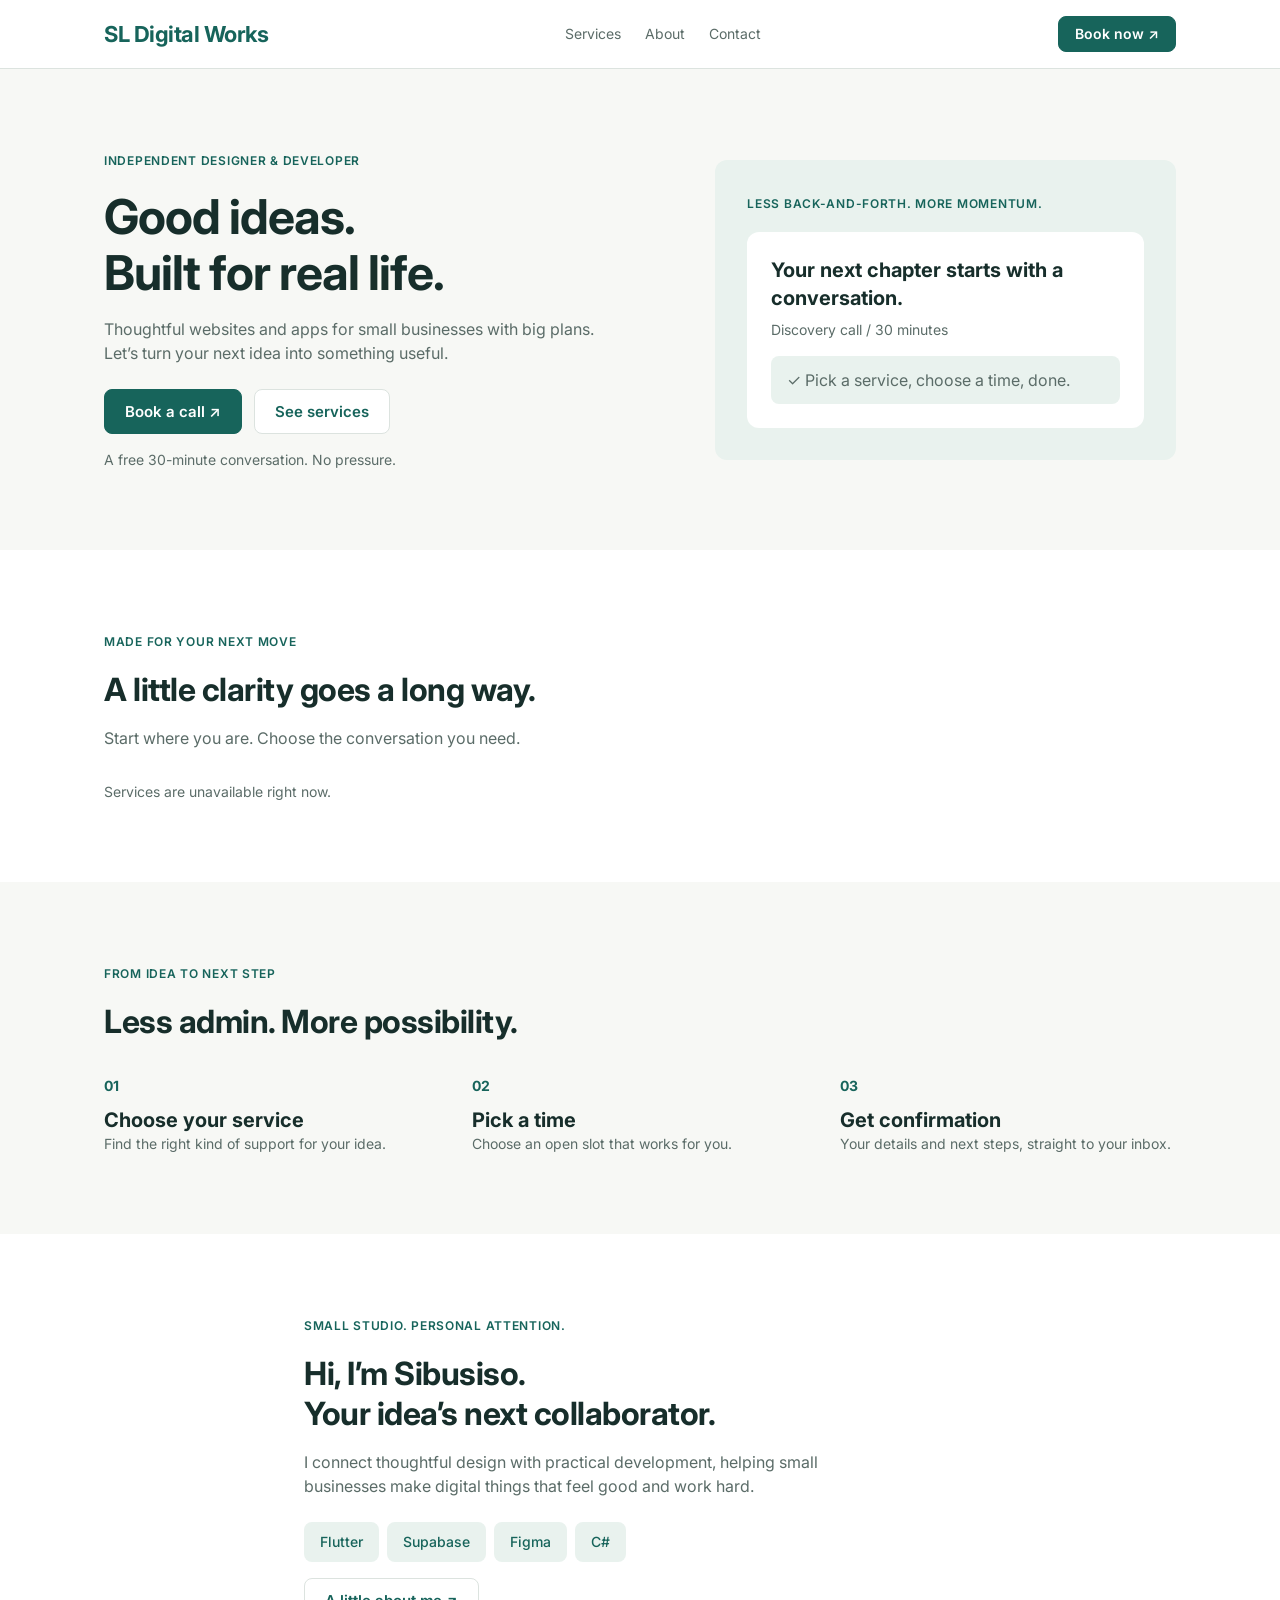
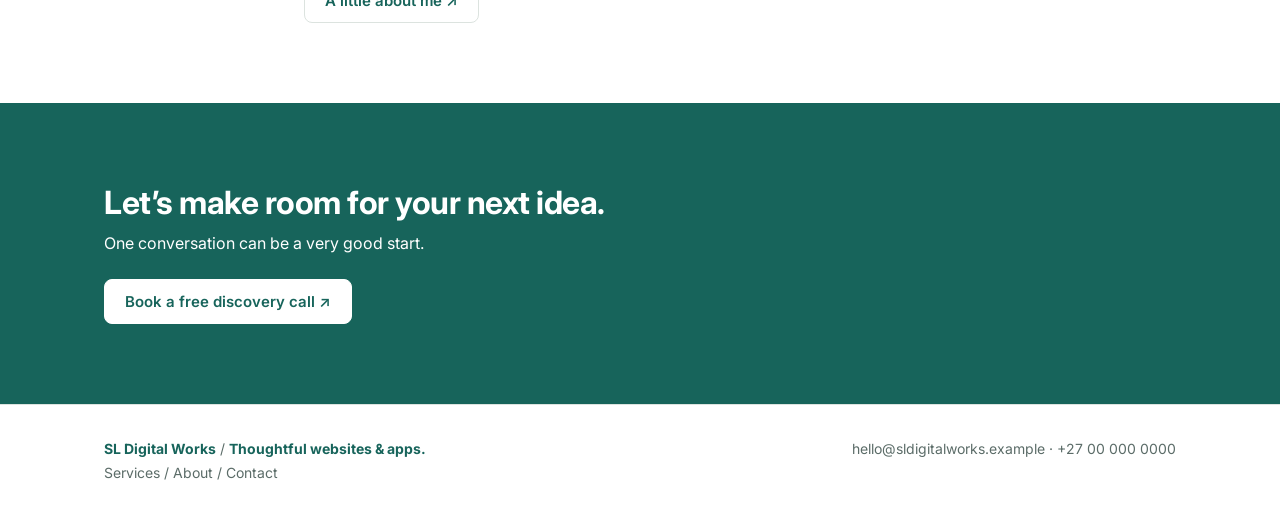
==== web/index.html @ 7300407b "feat: add email relay for booking notifications and implement booking system in web app - Created em" ====
<!DOCTYPE html>
<html lang="en">
<head>
<meta charset="utf-8">
<meta name="viewport" content="width=device-width, initial-scale=1">
<title>SL Digital Works | Websites and apps for small businesses</title>
<link rel="preconnect" href="https://fonts.googleapis.com">
<link href="https://fonts.googleapis.com/css2?family=Inter:wght@400;500;600;700&display=swap" rel="stylesheet">
<link rel="stylesheet" href="styles.css">
</head>
<body>
<header><div class="wrap bar">
 <a class="logo" href="#home">SL Digital Works</a>
 <nav id="nav"><a href="#services">Services</a><a href="#about">About</a><a href="#contact">Contact</a></nav>
 <a class="btn sm" href="#book" data-book>Book now ↗</a>
 <button id="menu" aria-label="Menu">☰</button>
</div></header>

<section class="v" id="home">
 <div class="pad"><div class="wrap hero">
  <div><div class="eyebrow">Independent designer &amp; developer</div>
   <h1>Good ideas.<br>Built for real life.</h1>
   <p class="lead">Thoughtful websites and apps for small businesses with big plans. Let’s turn your next idea into something useful.</p>
   <div class="cta"><a class="btn" href="#book" data-book>Book a call ↗</a><a class="btn sec" href="#services">See services</a></div>
   <p class="small">A free 30-minute conversation. No pressure.</p></div>
  <div class="panel"><div class="eyebrow">Less back-and-forth. More momentum.</div>
   <div class="in"><h3>Your next chapter starts with a conversation.</h3><p class="small" style="margin-top:8px">Discovery call / 30 minutes</p>
   <p class="note" style="margin-bottom:0">✓ Pick a service, choose a time, done.</p></div></div>
 </div></div>
 <div class="pad alt"><div class="wrap"><div class="eyebrow">Made for your next move</div><h2>A little clarity goes a long way.</h2>
  <p class="lead">Start where you are. Choose the conversation you need.</p><div class="cards svc-list"></div></div></div>
 <div class="pad"><div class="wrap"><div class="eyebrow">From idea to next step</div><h2>Less admin. More possibility.</h2>
  <div class="steps"><div><b>01</b><h3>Choose your service</h3><p class="small">Find the right kind of support for your idea.</p></div>
   <div><b>02</b><h3>Pick a time</h3><p class="small">Choose an open slot that works for you.</p></div>
   <div><b>03</b><h3>Get confirmation</h3><p class="small">Your details and next steps, straight to your inbox.</p></div></div></div></div>
 <div class="pad alt"><div class="wrap" style="max-width:720px"><div class="eyebrow">Small studio. Personal attention.</div>
  <h2>Hi, I’m Sibusiso.<br>Your idea’s next collaborator.</h2>
  <p class="lead">I connect thoughtful design with practical development, helping small businesses make digital things that feel good and work hard.</p>
  <div class="chips"><span class="chip">Flutter</span><span class="chip">Supabase</span><span class="chip">Figma</span><span class="chip">C#</span></div>
  <a class="btn sec" href="#about">A little about me ↗</a></div></div>
 <div class="cta-band"><div class="wrap"><h2>Let’s make room for your next idea.</h2><p style="margin-top:8px">One conversation can be a very good start.</p><a class="btn" href="#book" data-book>Book a free discovery call ↗</a></div></div>
</section>

<section class="v" id="services"><div class="pad"><div class="wrap">
 <div class="eyebrow">Services</div><h1>The right conversation.<br>A clearer way forward.</h1>
 <p class="lead">From a first idea to a practical plan, choose the support that fits. All sessions are online, with times shown in South Africa time.</p>
 <div class="cards svc-list"></div>
 <div class="panel" style="margin-top:48px"><h3>Not sure where to start?</h3><p class="lead" style="margin-bottom:16px">The free discovery call is a good place. We’ll talk through your idea and work out what you need, together.</p><a class="btn" href="#book" data-book>Book a discovery call ↗</a></div>
</div></div></section>

<section class="v" id="about"><div class="pad"><div class="wrap" style="max-width:760px">
 <div class="eyebrow">About the studio</div><h1>Good work starts with listening.</h1>
 <p class="lead">I’m Sibusiso Lukhele, an independent designer and developer based in South Africa. I help small businesses turn everyday challenges into useful digital experiences.</p>
 <p class="lead" style="margin-top:0">I believe the best tools should make your day feel simpler, not busier. That’s why I work closely with you, ask thoughtful questions and keep the process clear from first sketch to final build.</p>
 <div class="eyebrow" style="margin-top:32px">Design + development, together</div>
 <div class="chips"><span class="chip">Flutter</span><span class="chip">Supabase</span><span class="chip">Figma</span><span class="chip">C#</span></div>
 <h2 style="margin:48px 0 16px">How I work</h2>
 <div class="steps" style="margin-top:0"><div><b>01</b><h3>Understand first</h3><p class="small">We start with your people, your goals and the real problem to solve.</p></div>
  <div><b>02</b><h3>Build with intention</h3><p class="small">Clear designs, practical tools and regular check-ins. No mystery.</p></div>
  <div><b>03</b><h3>Leave you ready</h3><p class="small">A thoughtful handover so you feel confident with what comes next.</p></div></div>
 <p style="margin-top:40px"><a class="btn" href="#book" data-book>Let’s talk about your idea ↗</a></p>
</div></div></section>

<section class="v" id="contact"><div class="pad"><div class="wrap two">
 <div><div class="eyebrow">Contact</div><h1>A question, an idea, or just a hello?</h1>
  <p class="lead">For general questions, use this form. If you’d like dedicated time to talk through a project, book a session instead.</p>
  <p class="small"><b>Email</b><br>hello@sldigitalworks.example</p><p class="small" style="margin-top:12px"><b>Phone</b><br>+27 00 000 0000</p>
  <p class="small" style="margin-top:12px">South Africa · SAST (UTC+2)<br>Monday–Friday, 09:00–17:00</p>
  <p style="margin-top:16px"><a class="link" href="#book" data-book>Prefer a call? Book a time ↗</a></p></div>
 <div class="bkc"><label for="cn" style="margin-top:0">Your name</label><input id="cn" placeholder="e.g. Alex Morgan">
  <label for="ce">Email address</label><input id="ce" type="email" placeholder="you@example.com">
  <label for="cm">Message</label><textarea id="cm" rows="5" placeholder="What can I help you with?"></textarea>
  <p style="margin-top:16px"><button class="btn" id="send">Send message ↗</button></p>
  <p class="small" style="margin-top:12px">Opens your email app with your message ready to send.</p></div>
</div></div></section>

<section class="v" id="book"><div class="pad" style="padding-top:48px"><div class="wrap">
 <div class="eyebrow">Your next step starts here</div><h2>Make time for your next idea.</h2>
 <div class="stepper" id="stepper"></div>
 <div class="bk"><div class="bkc" id="bk"></div>
  <aside class="side"><h3>Your session, at a glance.</h3><div id="glance" style="margin:12px 0"></div>
   <div class="eyebrow" style="margin-top:24px">Clear from the start</div>
   <p class="small">✓ Instant confirmation<br>✓ A clear agenda for your session<br>✓ Your details stay private</p>
   <p class="small" style="margin-top:16px">Questions?<br><b>hello@sldigitalworks.example</b></p></aside></div>
</div></div></section>

<footer><div class="wrap"><div><b>SL Digital Works</b> / <b>Thoughtful websites &amp; apps.</b><br>Services / About / Contact</div><div>hello@sldigitalworks.example · +27 00 000 0000</div></div></footer>

<script src="app.js"></script>
</body>
</html>
---- web/styles.css ----
:root{--primary:#17645B;--primary-hover:#104C45;--tint:#E9F2EE;--text:#172E2B;--muted:#5B6C68;--border:#DCE3DF;--bg:#F7F8F5;--surface:#fff;--success:#286640;--error:#AF3D35;--r-card:12px;--r-ctl:8px}
*{box-sizing:border-box;margin:0}
body{font:16px/24px Inter,system-ui,sans-serif;color:var(--text);background:var(--bg)}
a{color:inherit;text-decoration:none}
.wrap{max-width:1120px;margin:0 auto;padding:0 24px}
section.v{display:none}section.v.on{display:block}
header{background:var(--surface);position:sticky;top:0;z-index:5;border-bottom:1px solid var(--border)}
.bar{display:flex;align-items:center;justify-content:space-between;height:68px}
.logo{font-size:22px;font-weight:700;color:var(--primary);letter-spacing:-.5px;white-space:nowrap}
nav{display:flex;align-items:center;gap:24px;font-size:14px;color:var(--muted)}
nav a:hover{color:var(--primary)}
#menu{display:none;background:none;border:0;font-size:22px;color:var(--primary);cursor:pointer}
.btn{display:inline-block;font:600 15px/1 Inter,sans-serif;padding:14px 20px;border-radius:var(--r-ctl);border:1px solid var(--primary);background:var(--primary);color:#fff;cursor:pointer;text-align:center}
.btn:hover{background:var(--primary-hover)}
.btn.sec{background:var(--surface);color:var(--primary);border-color:var(--border)}
.btn.sec:hover{background:var(--tint)}
.btn.sm{padding:10px 16px;font-size:14px}
.btn:disabled{background:#DDE3DF;border-color:#DDE3DF;color:#5B6C68;cursor:not-allowed}
.eyebrow{font-size:12px;font-weight:600;letter-spacing:.06em;text-transform:uppercase;color:var(--primary);margin-bottom:16px}
h1{font-size:48px;line-height:56px;letter-spacing:-1px}h2{font-size:32px;line-height:40px;letter-spacing:-.5px}h3{font-size:20px;line-height:28px}
.lead{color:var(--muted);max-width:520px;margin:16px 0 24px}
.small{font-size:14px;line-height:20px;color:var(--muted)}
.pad{padding:80px 0}.alt{background:var(--surface)}
.hero{display:grid;grid-template-columns:minmax(0,1.1fr) minmax(0,.9fr);gap:48px;align-items:center}
.cta{display:flex;gap:12px;flex-wrap:wrap;margin-bottom:16px}
.panel{background:var(--tint);border-radius:var(--r-card);padding:32px}
.panel .in{background:var(--surface);border-radius:var(--r-card);padding:24px}
.cards{display:grid;grid-template-columns:repeat(3,minmax(0,1fr));gap:24px;margin-top:32px}
.card{background:var(--surface);border:1px solid var(--border);border-radius:var(--r-card);padding:24px;display:flex;flex-direction:column;gap:12px}
.card .meta{display:flex;justify-content:space-between;align-items:baseline;margin-top:auto}
.price{font-weight:600;color:var(--primary);font-size:18px}
.steps{display:grid;grid-template-columns:repeat(3,minmax(0,1fr));gap:32px;margin-top:32px}
.steps b{display:block;color:var(--primary);font-size:14px;margin-bottom:8px}
.chips{display:flex;gap:8px;flex-wrap:wrap;margin:16px 0}
.chip{background:var(--tint);color:var(--primary);border-radius:var(--r-ctl);padding:8px 16px;font-size:14px;font-weight:500}
.cta-band{background:var(--primary);color:#fff;padding:80px 0}
.cta-band .btn{background:#fff;color:var(--primary);border-color:#fff;margin-top:24px}
footer{background:var(--surface);border-top:1px solid var(--border);padding:32px 0;font-size:14px;color:var(--muted)}
footer .wrap{display:flex;justify-content:space-between;flex-wrap:wrap;gap:12px}
footer b{color:var(--primary)}
.two{display:grid;grid-template-columns:minmax(0,1fr) minmax(0,1fr);gap:48px}
label{display:block;font-size:14px;font-weight:500;margin:16px 0 6px}
input,textarea{width:100%;font:16px Inter,sans-serif;padding:12px 14px;border:1px solid var(--border);border-radius:var(--r-ctl);background:var(--surface);color:var(--text)}
input:focus,textarea:focus{outline:2px solid var(--primary);outline-offset:1px}
input.bad{border-color:var(--error)}
.err{color:var(--error);font-size:14px;margin-top:4px}
.alert{background:#FDEEEB;color:var(--error);border-radius:var(--r-ctl);padding:12px 16px;margin:16px 0;font-size:15px}
.note{background:var(--tint);color:var(--muted);border-radius:var(--r-ctl);padding:12px 16px;margin:16px 0}
/* booking */
.stepper{display:grid;grid-template-columns:repeat(4,minmax(0,1fr));gap:8px;margin:24px 0 32px}
.stepper div{border-top:4px solid var(--border);padding-top:8px;font-size:14px;color:var(--muted)}
.stepper .done{border-color:var(--primary);color:var(--primary)}.stepper .cur{border-color:var(--primary);color:var(--primary);font-weight:600}
.bk{display:grid;grid-template-columns:minmax(0,1fr) 340px;gap:24px;align-items:start}
.bkc,.side{min-width:0}
.bkc{background:var(--surface);border:1px solid var(--border);border-radius:var(--r-card);padding:24px}
.side{background:var(--tint);border-radius:var(--r-card);padding:24px}
.opt{display:block;border:1px solid var(--border);border-radius:var(--r-ctl);padding:16px;margin-bottom:12px;cursor:pointer;background:var(--surface);width:100%;text-align:left;font:inherit;color:inherit}
.opt.sel{border:2px solid var(--primary);padding:15px}
.opt .t{display:flex;justify-content:space-between;font-weight:600}
.dates{display:flex;gap:8px;overflow-x:auto;padding-bottom:8px;margin:16px 0}
.dc{flex:0 0 64px;border:1px solid var(--border);border-radius:var(--r-ctl);background:var(--surface);padding:10px 0;text-align:center;font:inherit;color:inherit;cursor:pointer}
.dc small{display:block;color:var(--muted)}
.dc.sel{background:var(--primary);color:#fff;border-color:var(--primary)}.dc.sel small{color:#fff}
.dc:disabled{background:var(--bg);color:#9aa7a3;cursor:not-allowed}
.slots{display:grid;grid-template-columns:repeat(3,minmax(0,1fr));gap:8px}
.slot{border:1px solid var(--border);border-radius:var(--r-ctl);background:var(--surface);padding:12px 16px;font:inherit;text-align:left;cursor:pointer;color:inherit}
.slot.sel{background:var(--primary);color:#fff;border-color:var(--primary)}
.skel{height:46px;border-radius:var(--r-ctl);background:#DDE3DF;animation:p 1.2s infinite}
@keyframes p{50%{opacity:.5}}
.row{display:flex;justify-content:space-between;gap:12px;align-items:center;margin-top:24px}
.link{background:none;border:0;color:var(--primary);font:600 14px Inter,sans-serif;cursor:pointer}
.ok{display:inline-block;background:#E4F1E8;color:var(--success);border-radius:99px;padding:4px 12px;font-size:14px;font-weight:600}
@media(max-width:820px){
 h1{font-size:32px;line-height:40px}.hero,.two,.bk,.cards,.steps{grid-template-columns:minmax(0,1fr)}
 .stepper .lb{display:none}.stepper .cur .lb{display:inline}.slots{grid-template-columns:repeat(2,minmax(0,1fr))}
 .pad{padding:48px 0}.logo{font-size:17px}#menu{display:block}
 nav{display:none;position:absolute;top:68px;left:0;right:0;background:var(--surface);flex-direction:column;align-items:flex-start;padding:16px 24px;border-bottom:1px solid var(--border)}
 nav.open{display:flex}.bar .btn{margin-left:auto;margin-right:12px}
}
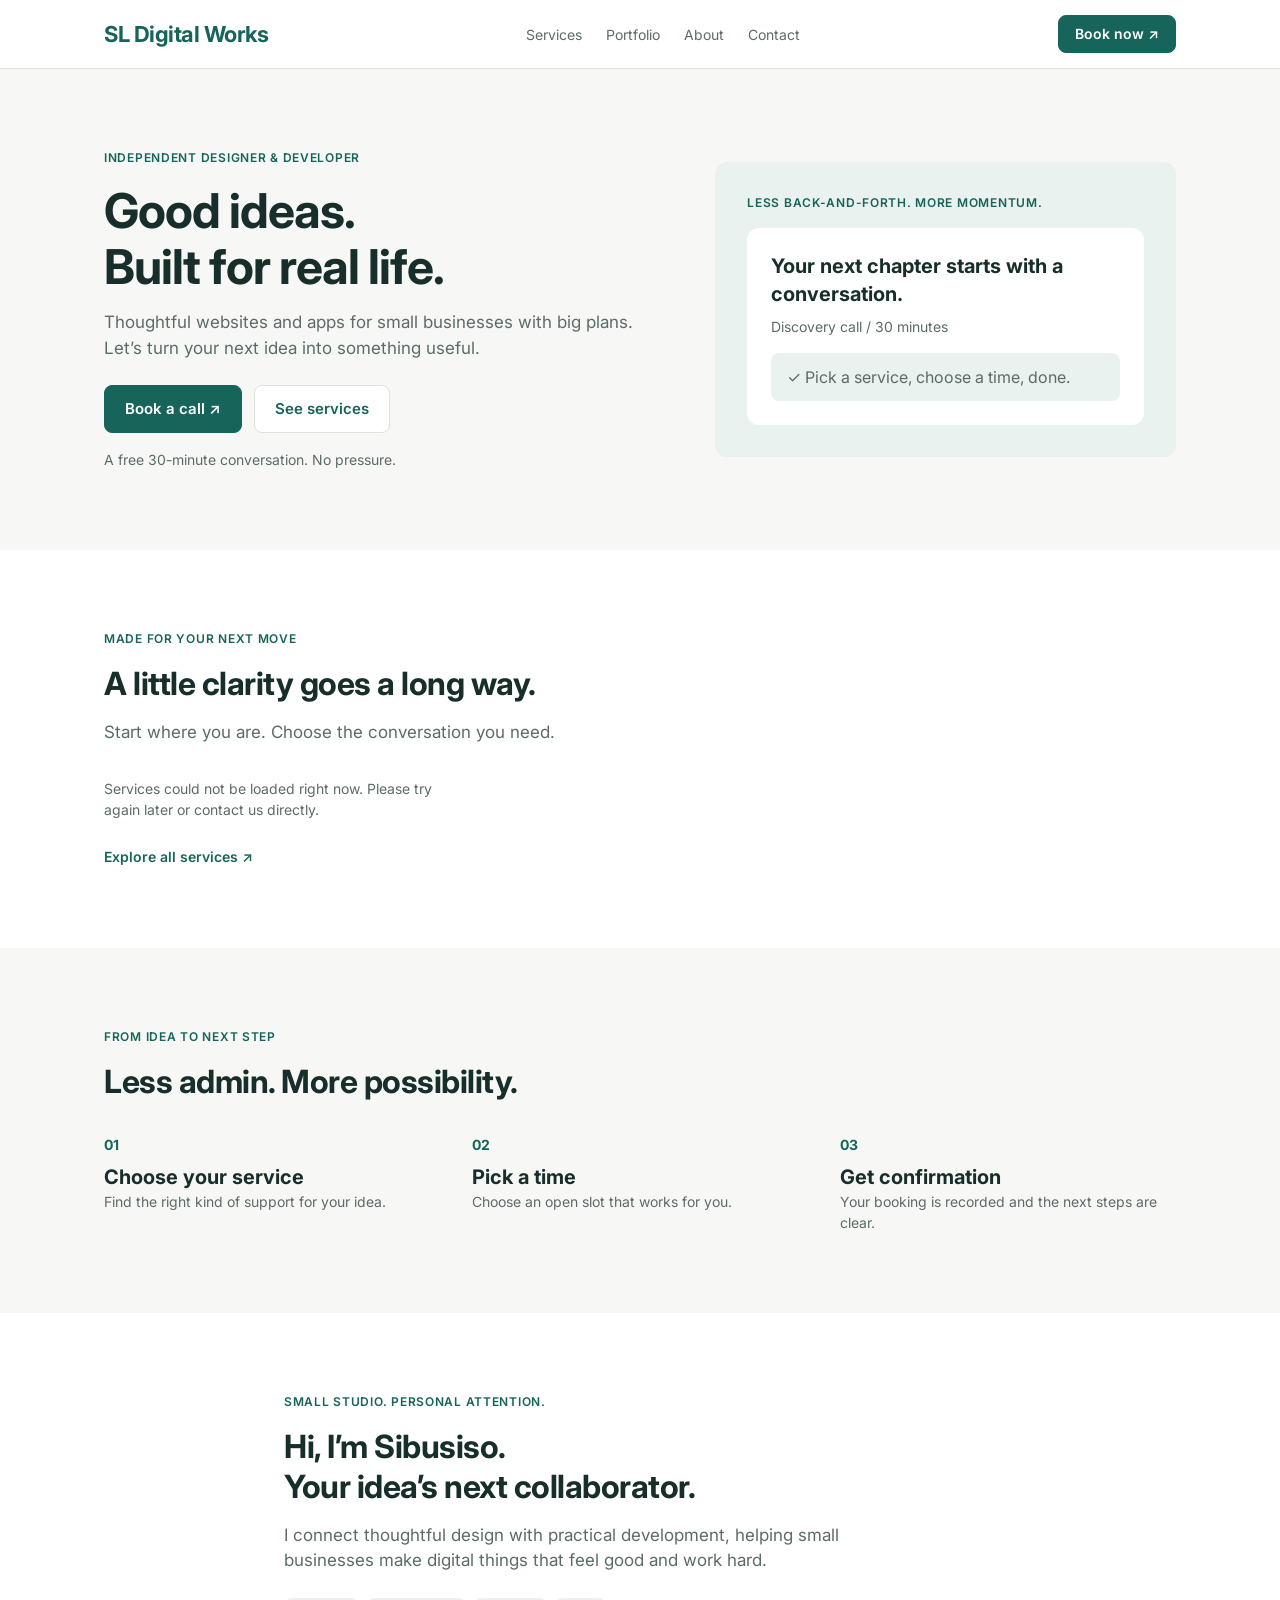
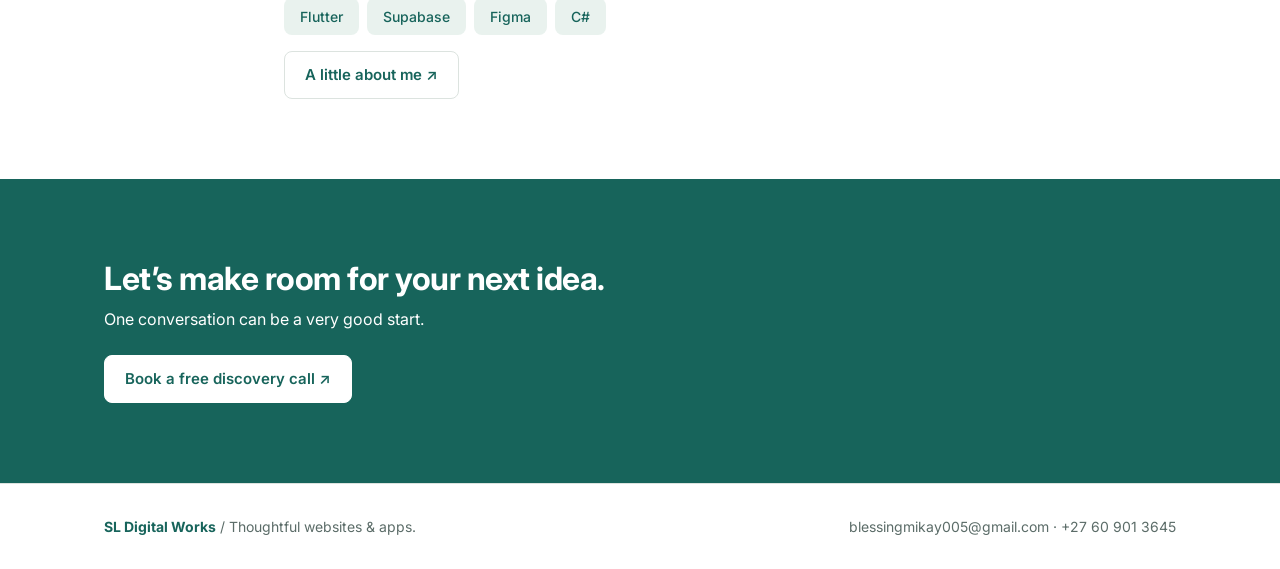
==== commit f78110d6: "Updated the Website file structure & Add core functionality for service booking and contact forms im" ====
--- a/web/index.html
+++ b/web/index.html
@@ -1,91 +1,148 @@
-<!DOCTYPE html>
+<!doctype html>
 <html lang="en">
-<head>
-<meta charset="utf-8">
-<meta name="viewport" content="width=device-width, initial-scale=1">
-<title>SL Digital Works | Websites and apps for small businesses</title>
-<link rel="preconnect" href="https://fonts.googleapis.com">
-<link href="https://fonts.googleapis.com/css2?family=Inter:wght@400;500;600;700&display=swap" rel="stylesheet">
-<link rel="stylesheet" href="styles.css">
-</head>
-<body>
-<header><div class="wrap bar">
- <a class="logo" href="#home">SL Digital Works</a>
- <nav id="nav"><a href="#services">Services</a><a href="#about">About</a><a href="#contact">Contact</a></nav>
- <a class="btn sm" href="#book" data-book>Book now ↗</a>
- <button id="menu" aria-label="Menu">☰</button>
-</div></header>
-
-<section class="v" id="home">
- <div class="pad"><div class="wrap hero">
-  <div><div class="eyebrow">Independent designer &amp; developer</div>
-   <h1>Good ideas.<br>Built for real life.</h1>
-   <p class="lead">Thoughtful websites and apps for small businesses with big plans. Let’s turn your next idea into something useful.</p>
-   <div class="cta"><a class="btn" href="#book" data-book>Book a call ↗</a><a class="btn sec" href="#services">See services</a></div>
-   <p class="small">A free 30-minute conversation. No pressure.</p></div>
-  <div class="panel"><div class="eyebrow">Less back-and-forth. More momentum.</div>
-   <div class="in"><h3>Your next chapter starts with a conversation.</h3><p class="small" style="margin-top:8px">Discovery call / 30 minutes</p>
-   <p class="note" style="margin-bottom:0">✓ Pick a service, choose a time, done.</p></div></div>
- </div></div>
- <div class="pad alt"><div class="wrap"><div class="eyebrow">Made for your next move</div><h2>A little clarity goes a long way.</h2>
-  <p class="lead">Start where you are. Choose the conversation you need.</p><div class="cards svc-list"></div></div></div>
- <div class="pad"><div class="wrap"><div class="eyebrow">From idea to next step</div><h2>Less admin. More possibility.</h2>
-  <div class="steps"><div><b>01</b><h3>Choose your service</h3><p class="small">Find the right kind of support for your idea.</p></div>
-   <div><b>02</b><h3>Pick a time</h3><p class="small">Choose an open slot that works for you.</p></div>
-   <div><b>03</b><h3>Get confirmation</h3><p class="small">Your details and next steps, straight to your inbox.</p></div></div></div></div>
- <div class="pad alt"><div class="wrap" style="max-width:720px"><div class="eyebrow">Small studio. Personal attention.</div>
-  <h2>Hi, I’m Sibusiso.<br>Your idea’s next collaborator.</h2>
-  <p class="lead">I connect thoughtful design with practical development, helping small businesses make digital things that feel good and work hard.</p>
-  <div class="chips"><span class="chip">Flutter</span><span class="chip">Supabase</span><span class="chip">Figma</span><span class="chip">C#</span></div>
-  <a class="btn sec" href="#about">A little about me ↗</a></div></div>
- <div class="cta-band"><div class="wrap"><h2>Let’s make room for your next idea.</h2><p style="margin-top:8px">One conversation can be a very good start.</p><a class="btn" href="#book" data-book>Book a free discovery call ↗</a></div></div>
-</section>
-
-<section class="v" id="services"><div class="pad"><div class="wrap">
- <div class="eyebrow">Services</div><h1>The right conversation.<br>A clearer way forward.</h1>
- <p class="lead">From a first idea to a practical plan, choose the support that fits. All sessions are online, with times shown in South Africa time.</p>
- <div class="cards svc-list"></div>
- <div class="panel" style="margin-top:48px"><h3>Not sure where to start?</h3><p class="lead" style="margin-bottom:16px">The free discovery call is a good place. We’ll talk through your idea and work out what you need, together.</p><a class="btn" href="#book" data-book>Book a discovery call ↗</a></div>
-</div></div></section>
-
-<section class="v" id="about"><div class="pad"><div class="wrap" style="max-width:760px">
- <div class="eyebrow">About the studio</div><h1>Good work starts with listening.</h1>
- <p class="lead">I’m Sibusiso Lukhele, an independent designer and developer based in South Africa. I help small businesses turn everyday challenges into useful digital experiences.</p>
- <p class="lead" style="margin-top:0">I believe the best tools should make your day feel simpler, not busier. That’s why I work closely with you, ask thoughtful questions and keep the process clear from first sketch to final build.</p>
- <div class="eyebrow" style="margin-top:32px">Design + development, together</div>
- <div class="chips"><span class="chip">Flutter</span><span class="chip">Supabase</span><span class="chip">Figma</span><span class="chip">C#</span></div>
- <h2 style="margin:48px 0 16px">How I work</h2>
- <div class="steps" style="margin-top:0"><div><b>01</b><h3>Understand first</h3><p class="small">We start with your people, your goals and the real problem to solve.</p></div>
-  <div><b>02</b><h3>Build with intention</h3><p class="small">Clear designs, practical tools and regular check-ins. No mystery.</p></div>
-  <div><b>03</b><h3>Leave you ready</h3><p class="small">A thoughtful handover so you feel confident with what comes next.</p></div></div>
- <p style="margin-top:40px"><a class="btn" href="#book" data-book>Let’s talk about your idea ↗</a></p>
-</div></div></section>
-
-<section class="v" id="contact"><div class="pad"><div class="wrap two">
- <div><div class="eyebrow">Contact</div><h1>A question, an idea, or just a hello?</h1>
-  <p class="lead">For general questions, use this form. If you’d like dedicated time to talk through a project, book a session instead.</p>
-  <p class="small"><b>Email</b><br>hello@sldigitalworks.example</p><p class="small" style="margin-top:12px"><b>Phone</b><br>+27 00 000 0000</p>
-  <p class="small" style="margin-top:12px">South Africa · SAST (UTC+2)<br>Monday–Friday, 09:00–17:00</p>
-  <p style="margin-top:16px"><a class="link" href="#book" data-book>Prefer a call? Book a time ↗</a></p></div>
- <div class="bkc"><label for="cn" style="margin-top:0">Your name</label><input id="cn" placeholder="e.g. Alex Morgan">
-  <label for="ce">Email address</label><input id="ce" type="email" placeholder="you@example.com">
-  <label for="cm">Message</label><textarea id="cm" rows="5" placeholder="What can I help you with?"></textarea>
-  <p style="margin-top:16px"><button class="btn" id="send">Send message ↗</button></p>
-  <p class="small" style="margin-top:12px">Opens your email app with your message ready to send.</p></div>
-</div></div></section>
-
-<section class="v" id="book"><div class="pad" style="padding-top:48px"><div class="wrap">
- <div class="eyebrow">Your next step starts here</div><h2>Make time for your next idea.</h2>
- <div class="stepper" id="stepper"></div>
- <div class="bk"><div class="bkc" id="bk"></div>
-  <aside class="side"><h3>Your session, at a glance.</h3><div id="glance" style="margin:12px 0"></div>
-   <div class="eyebrow" style="margin-top:24px">Clear from the start</div>
-   <p class="small">✓ Instant confirmation<br>✓ A clear agenda for your session<br>✓ Your details stay private</p>
-   <p class="small" style="margin-top:16px">Questions?<br><b>hello@sldigitalworks.example</b></p></aside></div>
-</div></div></section>
-
-<footer><div class="wrap"><div><b>SL Digital Works</b> / <b>Thoughtful websites &amp; apps.</b><br>Services / About / Contact</div><div>hello@sldigitalworks.example · +27 00 000 0000</div></div></footer>
-
-<script src="app.js"></script>
-</body>
+  <head>
+    <meta charset="utf-8" />
+    <meta name="viewport" content="width=device-width, initial-scale=1" />
+    <meta
+      name="description"
+      content="Thoughtful websites and apps for small businesses. SL Digital Works offers graphic design, web design and practical digital development."
+    />
+    <title>SL Digital Works | Websites and apps for small businesses</title>
+    <link rel="preconnect" href="https://fonts.googleapis.com" />
+    <link rel="preconnect" href="https://fonts.gstatic.com" crossorigin />
+    <link
+      href="https://fonts.googleapis.com/css2?family=Inter:wght@400;500;600;700&display=swap"
+      rel="stylesheet"
+    />
+    <link rel="stylesheet" href="css/styles.css" />
+  </head>
+  <body>
+    <header>
+      <div class="wrap bar">
+        <a class="logo" href="index.html">SL Digital Works</a>
+        <button
+          class="menu-toggle"
+          id="menu"
+          aria-label="Open navigation"
+          aria-expanded="false"
+        >
+          ☰
+        </button>
+        <nav id="nav" aria-label="Main navigation">
+          <a href="pages/services.html">Services</a
+          ><a href="pages/portfolio.html">Portfolio</a
+          ><a href="pages/about.html">About</a
+          ><a href="pages/contact.html">Contact</a>
+        </nav>
+        <a class="btn sm" href="pages/booking.html">Book now ↗</a>
+      </div>
+    </header>
+    <main>
+      <section class="pad">
+        <div class="wrap hero">
+          <div>
+            <div class="eyebrow">Independent designer &amp; developer</div>
+            <h1>Good ideas.<br />Built for real life.</h1>
+            <p class="lead">
+              Thoughtful websites and apps for small businesses with big plans.
+              Let’s turn your next idea into something useful.
+            </p>
+            <div class="cta">
+              <a class="btn" href="pages/booking.html">Book a call ↗</a
+              ><a class="btn sec" href="pages/services.html">See services</a>
+            </div>
+            <p class="small">A free 30-minute conversation. No pressure.</p>
+          </div>
+          <div class="panel">
+            <div class="eyebrow">Less back-and-forth. More momentum.</div>
+            <div class="in">
+              <h3>Your next chapter starts with a conversation.</h3>
+              <p class="small mt-8">Discovery call / 30 minutes</p>
+              <p class="note mb-0">✓ Pick a service, choose a time, done.</p>
+            </div>
+          </div>
+        </div>
+      </section>
+      <section class="pad alt">
+        <div class="wrap">
+          <div class="eyebrow">Made for your next move</div>
+          <h2>A little clarity goes a long way.</h2>
+          <p class="lead">
+            Start where you are. Choose the conversation you need.
+          </p>
+          <div class="cards svc-list">
+            <p class="small">Loading services…</p>
+          </div>
+          <p class="mt-24">
+            <a class="link" href="pages/services.html"
+              >Explore all services ↗</a
+            >
+          </p>
+        </div>
+      </section>
+      <section class="pad">
+        <div class="wrap">
+          <div class="eyebrow">From idea to next step</div>
+          <h2>Less admin. More possibility.</h2>
+          <div class="steps">
+            <div>
+              <b>01</b>
+              <h3>Choose your service</h3>
+              <p class="small">Find the right kind of support for your idea.</p>
+            </div>
+            <div>
+              <b>02</b>
+              <h3>Pick a time</h3>
+              <p class="small">Choose an open slot that works for you.</p>
+            </div>
+            <div>
+              <b>03</b>
+              <h3>Get confirmation</h3>
+              <p class="small">
+                Your booking is recorded and the next steps are clear.
+              </p>
+            </div>
+          </div>
+        </div>
+      </section>
+      <section class="pad alt">
+        <div class="wrap narrow">
+          <div class="eyebrow">Small studio. Personal attention.</div>
+          <h2>Hi, I’m Sibusiso.<br />Your idea’s next collaborator.</h2>
+          <p class="lead">
+            I connect thoughtful design with practical development, helping
+            small businesses make digital things that feel good and work hard.
+          </p>
+          <div class="chips">
+            <span class="chip">Flutter</span><span class="chip">Supabase</span
+            ><span class="chip">Figma</span><span class="chip">C#</span>
+          </div>
+          <a class="btn sec" href="pages/about.html">A little about me ↗</a>
+        </div>
+      </section>
+      <section class="cta-band">
+        <div class="wrap">
+          <h2>Let’s make room for your next idea.</h2>
+          <p class="mt-8">One conversation can be a very good start.</p>
+          <a class="btn" href="pages/booking.html"
+            >Book a free discovery call ↗</a
+          >
+        </div>
+      </section>
+    </main>
+    <footer>
+      <div class="wrap footer-inner">
+        <div><b>SL Digital Works</b> / Thoughtful websites &amp; apps.</div>
+        <div>
+          <a href="mailto:blessingmikay005@gmail.com"
+            >blessingmikay005@gmail.com</a
+          >
+          · <a href="tel:+27609013645">+27 60 901 3645</a>
+        </div>
+      </div>
+    </footer>
+    <script src="js/config.js"></script>
+    <script src="js/supabase.js"></script>
+    <script src="js/app.js"></script>
+  </body>
 </html>
--- a/web/css/styles.css
+++ b/web/css/styles.css
@@ -0,0 +1,736 @@
+ :root {
+     --primary: #17645B;
+     --primary-hover: #104C45;
+     --tint: #E9F2EE;
+     --text: #172E2B;
+     --muted: #5B6C68;
+     --border: #DCE3DF;
+     --bg: #F7F8F5;
+     --surface: #fff;
+     --success: #286640;
+     --error: #AF3D35;
+     --r-card: 12px;
+     --r-ctl: 8px
+ }
+
+ * {
+     box-sizing: border-box;
+     margin: 0
+ }
+
+ html {
+     scroll-behavior: smooth
+ }
+
+ body {
+     font: 16px/1.5 Inter, system-ui, sans-serif;
+     color: var(--text);
+     background: var(--bg)
+ }
+
+ a {
+     color: inherit;
+     text-decoration: none
+ }
+
+ a:hover {
+     text-decoration: none
+ }
+
+ button,
+ input,
+ textarea {
+     font: inherit
+ }
+
+ button:focus-visible,
+ a:focus-visible,
+ input:focus-visible,
+ textarea:focus-visible {
+     outline: 3px solid #77A99F;
+     outline-offset: 3px
+ }
+
+ .wrap {
+     max-width: 1120px;
+     margin: 0 auto;
+     padding: 0 24px
+ }
+
+ .narrow {
+     max-width: 760px
+ }
+
+ header {
+     background: var(--surface);
+     position: sticky;
+     top: 0;
+     z-index: 5;
+     border-bottom: 1px solid var(--border)
+ }
+
+ .bar {
+     display: flex;
+     align-items: center;
+     justify-content: space-between;
+     min-height: 68px;
+     gap: 20px
+ }
+
+ .logo {
+     font-size: 22px;
+     font-weight: 700;
+     color: var(--primary);
+     letter-spacing: -.5px;
+     white-space: nowrap
+ }
+
+ nav {
+     display: flex;
+     align-items: center;
+     gap: 24px;
+     font-size: 14px;
+     color: var(--muted)
+ }
+
+ nav a:hover,
+ nav a[aria-current=page] {
+     color: var(--primary)
+ }
+
+ .menu-toggle {
+     display: none;
+     background: none;
+     border: 0;
+     font-size: 22px;
+     color: var(--primary);
+     cursor: pointer
+ }
+
+ .btn {
+     display: inline-block;
+     font: 600 15px/1.2 Inter, sans-serif;
+     padding: 14px 20px;
+     border-radius: var(--r-ctl);
+     border: 1px solid var(--primary);
+     background: var(--primary);
+     color: #fff;
+     cursor: pointer;
+     text-align: center
+ }
+
+ .btn:hover {
+     background: var(--primary-hover);
+     color: #fff
+ }
+
+ .btn.sec {
+     background: var(--surface);
+     color: var(--primary);
+     border-color: var(--border)
+ }
+
+ .btn.sec:hover {
+     background: var(--tint)
+ }
+
+ .btn.sm {
+     padding: 10px 16px;
+     font-size: 14px
+ }
+
+ .btn:disabled {
+     background: #DDE3DF;
+     border-color: #DDE3DF;
+     color: #5B6C68;
+     cursor: not-allowed
+ }
+
+ .eyebrow {
+     font-size: 12px;
+     font-weight: 600;
+     letter-spacing: .06em;
+     text-transform: uppercase;
+     color: var(--primary);
+     margin-bottom: 16px
+ }
+
+ h1 {
+     font-size: 48px;
+     line-height: 1.16;
+     letter-spacing: -1px
+ }
+
+ h2 {
+     font-size: 32px;
+     line-height: 1.25;
+     letter-spacing: -.5px
+ }
+
+ h3 {
+     font-size: 20px;
+     line-height: 1.4
+ }
+
+ .lead {
+     color: var(--muted);
+     max-width: 620px;
+     margin: 16px 0 24px;
+     font-size: 17px
+ }
+
+ .small {
+     font-size: 14px;
+     line-height: 1.5;
+     color: var(--muted)
+ }
+
+ .pad {
+     padding: 80px 0
+ }
+
+ .alt {
+     background: var(--surface)
+ }
+
+ .hero {
+     display: grid;
+     grid-template-columns: minmax(0, 1.1fr) minmax(0, .9fr);
+     gap: 48px;
+     align-items: center
+ }
+
+ .cta {
+     display: flex;
+     gap: 12px;
+     flex-wrap: wrap;
+     margin-bottom: 16px
+ }
+
+ .panel {
+     background: var(--tint);
+     border-radius: var(--r-card);
+     padding: 32px
+ }
+
+ .panel .in {
+     background: var(--surface);
+     border-radius: var(--r-card);
+     padding: 24px
+ }
+
+ .cards {
+     display: grid;
+     grid-template-columns: repeat(3, minmax(0, 1fr));
+     gap: 24px;
+     margin-top: 32px
+ }
+
+ .card {
+     background: var(--surface);
+     border: 1px solid var(--border);
+     border-radius: var(--r-card);
+     padding: 24px;
+     display: flex;
+     flex-direction: column;
+     gap: 12px
+ }
+
+ .card .meta {
+     display: flex;
+     justify-content: space-between;
+     align-items: baseline;
+     margin-top: auto
+ }
+
+ .price {
+     font-weight: 600;
+     color: var(--primary);
+     font-size: 18px
+ }
+
+ .card-number {
+     margin: 0
+ }
+
+ .steps {
+     display: grid;
+     grid-template-columns: repeat(3, minmax(0, 1fr));
+     gap: 32px;
+     margin-top: 32px
+ }
+
+ .steps b {
+     display: block;
+     color: var(--primary);
+     font-size: 14px;
+     margin-bottom: 8px
+ }
+
+ .chips {
+     display: flex;
+     gap: 8px;
+     flex-wrap: wrap;
+     margin: 16px 0
+ }
+
+ .chip {
+     background: var(--tint);
+     color: var(--primary);
+     border-radius: var(--r-ctl);
+     padding: 8px 16px;
+     font-size: 14px;
+     font-weight: 500
+ }
+
+ .cta-band {
+     background: var(--primary);
+     color: #fff;
+     padding: 80px 0
+ }
+
+ .cta-band .btn {
+     background: #fff;
+     color: var(--primary);
+     border-color: #fff;
+     margin-top: 24px
+ }
+
+ footer {
+     background: var(--surface);
+     border-top: 1px solid var(--border);
+     padding: 32px 0;
+     font-size: 14px;
+     color: var(--muted)
+ }
+
+ .footer-inner {
+     display: flex;
+     justify-content: space-between;
+     flex-wrap: wrap;
+     gap: 12px
+ }
+
+ footer b {
+     color: var(--primary)
+ }
+
+ footer a:hover {
+     color: var(--primary)
+ }
+
+ .two {
+     display: grid;
+     grid-template-columns: minmax(0, 1fr) minmax(0, 1fr);
+     gap: 48px;
+     align-items: start
+ }
+
+ label {
+     display: block;
+     font-size: 14px;
+     font-weight: 500;
+     margin: 16px 0 6px
+ }
+
+ input,
+ textarea {
+     width: 100%;
+     font: 16px Inter, sans-serif;
+     padding: 12px 14px;
+     border: 1px solid var(--border);
+     border-radius: var(--r-ctl);
+     background: var(--surface);
+     color: var(--text)
+ }
+
+ input:focus,
+ textarea:focus {
+     outline: 2px solid var(--primary);
+     outline-offset: 1px
+ }
+
+ .err {
+     color: var(--error);
+     font-size: 14px;
+     margin-top: 4px;
+     min-height: 0
+ }
+
+ .alert {
+     background: #FDEEEB;
+     color: var(--error);
+     border-radius: var(--r-ctl);
+     padding: 12px 16px;
+     margin: 16px 0;
+     font-size: 15px
+ }
+
+ .note {
+     background: var(--tint);
+     color: var(--muted);
+     border-radius: var(--r-ctl);
+     padding: 12px 16px;
+     margin: 16px 0
+ }
+
+ .link {
+     background: none;
+     border: 0;
+     color: var(--primary);
+     font: 600 14px Inter, sans-serif;
+     cursor: pointer
+ }
+
+ .portfolio-placeholder {
+     margin-top: 32px;
+     padding: 36px;
+     border: 1px dashed #A9BCB5;
+     border-radius: var(--r-card);
+     background: var(--surface);
+     max-width: 760px
+ }
+
+ .form-status {
+     font-size: 14px;
+     color: var(--muted);
+     margin-top: 10px
+ }
+
+ /* booking */
+ .booking-pad {
+     padding-top: 48px
+ }
+
+ .booking-title {
+     font-size: 36px
+ }
+
+ .stepper {
+     display: grid;
+     grid-template-columns: repeat(4, minmax(0, 1fr));
+     gap: 8px;
+     margin: 24px 0 32px
+ }
+
+ .stepper div {
+     border-top: 4px solid var(--border);
+     padding-top: 8px;
+     font-size: 14px;
+     color: var(--muted)
+ }
+
+ .stepper .done,
+ .stepper .cur {
+     border-color: var(--primary);
+     color: var(--primary)
+ }
+
+ .stepper .cur {
+     font-weight: 600
+ }
+
+ .bk {
+     display: grid;
+     grid-template-columns: minmax(0, 1fr) 340px;
+     gap: 24px;
+     align-items: start
+ }
+
+ .bkc,
+ .side {
+     min-width: 0
+ }
+
+ .bkc {
+     background: var(--surface);
+     border: 1px solid var(--border);
+     border-radius: var(--r-card);
+     padding: 24px
+ }
+
+ .side {
+     background: var(--tint);
+     border-radius: var(--r-card);
+     padding: 24px
+ }
+
+ .opt {
+     display: block;
+     border: 1px solid var(--border);
+     border-radius: var(--r-ctl);
+     padding: 16px;
+     margin-bottom: 12px;
+     cursor: pointer;
+     background: var(--surface);
+     width: 100%;
+     text-align: left;
+     font: inherit;
+     color: inherit
+ }
+
+ .opt.sel {
+     border: 2px solid var(--primary);
+     padding: 15px
+ }
+
+ .opt .t {
+     display: flex;
+     justify-content: space-between;
+     font-weight: 600;
+     margin-bottom: 4px
+ }
+
+ .dates {
+     display: flex;
+     gap: 8px;
+     overflow-x: auto;
+     padding-bottom: 8px;
+     margin: 16px 0
+ }
+
+ .dc {
+     flex: 0 0 64px;
+     border: 1px solid var(--border);
+     border-radius: var(--r-ctl);
+     background: var(--surface);
+     padding: 10px 0;
+     text-align: center;
+     font: inherit;
+     color: inherit;
+     cursor: pointer
+ }
+
+ .dc small {
+     display: block;
+     color: var(--muted)
+ }
+
+ .dc.sel {
+     background: var(--primary);
+     color: #fff;
+     border-color: var(--primary)
+ }
+
+ .dc.sel small {
+     color: #fff
+ }
+
+ .dc:disabled {
+     background: var(--bg);
+     color: #9aa7a3;
+     cursor: not-allowed
+ }
+
+ .slots {
+     display: grid;
+     grid-template-columns: repeat(3, minmax(0, 1fr));
+     gap: 8px
+ }
+
+ .slot {
+     border: 1px solid var(--border);
+     border-radius: var(--r-ctl);
+     background: var(--surface);
+     padding: 12px 16px;
+     font: inherit;
+     text-align: left;
+     cursor: pointer;
+     color: inherit
+ }
+
+ .slot.sel {
+     background: var(--primary);
+     color: #fff;
+     border-color: var(--primary)
+ }
+
+ .skel {
+     height: 46px;
+     border-radius: var(--r-ctl);
+     background: #DDE3DF;
+     animation: pulse 1.2s infinite
+ }
+
+ @keyframes pulse {
+     50% {
+         opacity: .5
+     }
+ }
+
+ .ok {
+     display: inline-block;
+     background: #E4F1E8;
+     color: var(--success);
+     border-radius: 99px;
+     padding: 4px 12px;
+     font-size: 14px;
+     font-weight: 600
+ }
+
+ .session-name {
+     color: var(--primary)
+ }
+
+ .form-heading {
+     font-size: 24px;
+     margin-bottom: 12px
+ }
+
+ .date-heading {
+     font-size: 17px
+ }
+
+ .success-title {
+     margin: 16px 0 8px
+ }
+
+ .row {
+     display: flex;
+     justify-content: space-between;
+     gap: 12px;
+     align-items: center;
+     margin-top: 24px
+ }
+
+ .row.compact {
+     margin: 8px 0 0
+ }
+
+ .primary-text {
+     color: var(--primary);
+     font-weight: 600
+ }
+
+ .form-heading+form {
+     margin-top: 8px
+ }
+
+ .block {
+     display: block
+ }
+
+ .mt-0 {
+     margin-top: 0 !important
+ }
+
+ .mt-8 {
+     margin-top: 8px !important
+ }
+
+ .mt-12 {
+     margin-top: 12px !important
+ }
+
+ .mt-16 {
+     margin-top: 16px !important
+ }
+
+ .mt-24 {
+     margin-top: 24px !important
+ }
+
+ .mt-32 {
+     margin-top: 32px !important
+ }
+
+ .mt-40 {
+     margin-top: 40px !important
+ }
+
+ .mt-48 {
+     margin-top: 48px !important
+ }
+
+ .mb-0 {
+     margin-bottom: 0 !important
+ }
+
+ .mb-16 {
+     margin-bottom: 16px !important
+ }
+
+ @media(max-width:820px) {
+     h1 {
+         font-size: 34px
+     }
+
+     h2 {
+         font-size: 28px
+     }
+
+     .hero,
+     .two,
+     .bk,
+     .cards,
+     .steps {
+         grid-template-columns: minmax(0, 1fr)
+     }
+
+     .stepper .lb {
+         display: none
+     }
+
+     .stepper .cur .lb {
+         display: inline
+     }
+
+     .slots {
+         grid-template-columns: repeat(2, minmax(0, 1fr))
+     }
+
+     .pad {
+         padding: 48px 0
+     }
+
+     .logo {
+         font-size: 18px
+     }
+
+     .menu-toggle {
+         display: block
+     }
+
+     nav {
+         display: none;
+         position: absolute;
+         top: 68px;
+         left: 0;
+         right: 0;
+         background: var(--surface);
+         flex-direction: column;
+         align-items: flex-start;
+         padding: 16px 24px;
+         border-bottom: 1px solid var(--border)
+     }
+
+     nav.open {
+         display: flex
+     }
+
+     .bar>.btn {
+         margin-left: auto
+     }
+
+     .booking-title {
+         font-size: 30px
+     }
+
+     .panel {
+         padding: 24px
+     }
+ }
+
+ @media(prefers-reduced-motion:reduce) {
+     html {
+         scroll-behavior: auto
+     }
+
+     *,
+     *::before,
+     *::after {
+         animation-duration: .01ms !important;
+         animation-iteration-count: 1 !important;
+         transition-duration: .01ms !important
+     }
+ }
